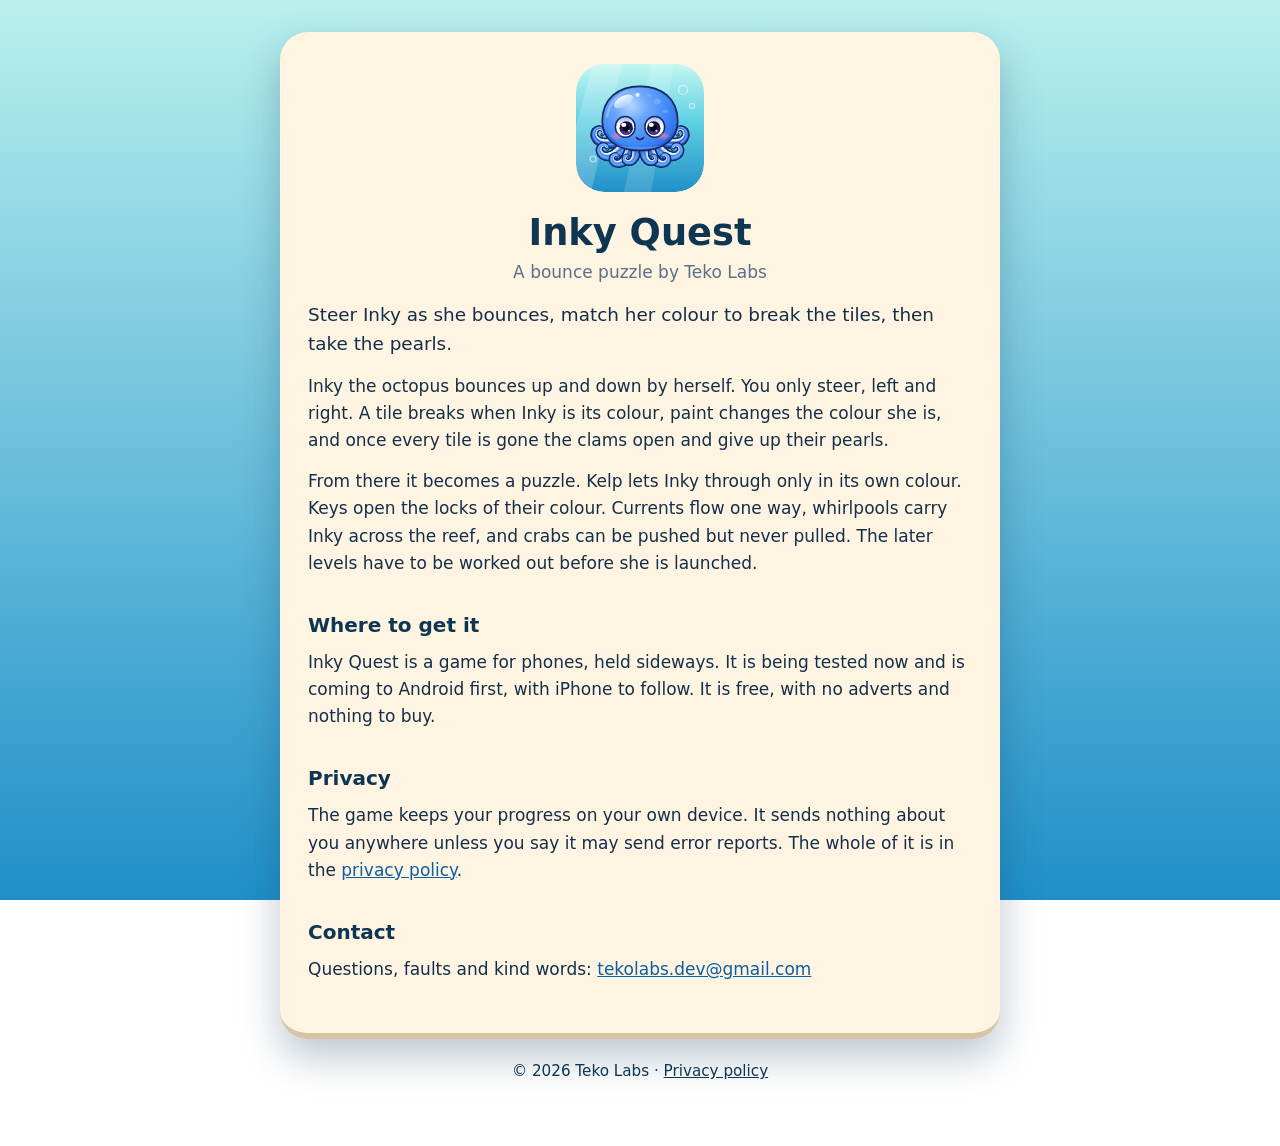
==== index.html @ 2647e3d8 "The home page and the privacy policy of Inky Quest Co-Authored-By: Claude Opus 5.5 <noreply@anthropi" ====
<!doctype html>
<html lang="en">
<head>
<meta charset="utf-8">
<meta name="viewport" content="width=device-width, initial-scale=1">
<title>Inky Quest: Bounce Puzzle</title>
<meta name="description" content="Inky Quest is a bounce-and-match puzzle game for phones, by Teko Labs. Steer Inky the octopus, match her colour to break the tiles, then take the pearls.">
<link rel="icon" href="icon.svg" type="image/svg+xml">
<link rel="stylesheet" href="style.css">
</head>
<body>
<main>
  <header>
    <img src="icon.svg" alt="Inky, a blue octopus">
    <h1>Inky Quest</h1>
    <p class="soft">A bounce puzzle by Teko Labs</p>
  </header>

  <p class="lead">Steer Inky as she bounces, match her colour to break the tiles, then take the pearls.</p>

  <p>Inky the octopus bounces up and down by herself. You only steer, left and right. A tile breaks when Inky is its colour, paint changes the colour she is, and once every tile is gone the clams open and give up their pearls.</p>

  <p>From there it becomes a puzzle. Kelp lets Inky through only in its own colour. Keys open the locks of their colour. Currents flow one way, whirlpools carry Inky across the reef, and crabs can be pushed but never pulled. The later levels have to be worked out before she is launched.</p>

  <h2>Where to get it</h2>
  <p>Inky Quest is a game for phones, held sideways. It is being tested now and is coming to Android first, with iPhone to follow. It is free, with no adverts and nothing to buy.</p>

  <h2>Privacy</h2>
  <p>The game keeps your progress on your own device. It sends nothing about you anywhere unless you say it may send error reports. The whole of it is in the <a href="privacy.html">privacy policy</a>.</p>

  <h2>Contact</h2>
  <p>Questions, faults and kind words: <a href="mailto:tekolabs.dev@gmail.com">tekolabs.dev@gmail.com</a></p>
</main>
<footer>
  <p>© 2026 Teko Labs · <a href="privacy.html">Privacy policy</a></p>
</footer>
</body>
</html>
---- style.css ----
/* The two pages of the game's site: the lagoon behind, an ivory card in front. */
:root {
  --deep: #0e3552;
  --ink: #12304a;
  --ink-soft: #56718a;
  --ivory: #fff4e2;
  --ivory-deep: #d8c3a5;
  --gold: #ffc233;
  --water-top: #b9f0ee;
  --water-low: #1f8fc9;
}

* { box-sizing: border-box; }

html { -webkit-text-size-adjust: 100%; }

body {
  margin: 0;
  min-height: 100vh;
  padding: 32px 16px 48px;
  background: linear-gradient(var(--water-top), var(--water-low)) fixed;
  color: var(--ink);
  font: 17px/1.6 system-ui, -apple-system, "Segoe UI", Roboto, Helvetica, Arial, sans-serif;
}

main {
  max-width: 720px;
  margin: 0 auto;
  padding: 32px 28px 36px;
  background: var(--ivory);
  border-radius: 28px;
  border-bottom: 6px solid var(--ivory-deep);
  box-shadow: 0 18px 40px rgba(14, 53, 82, 0.28);
}

header { text-align: center; }

header img { width: 128px; height: 128px; border-radius: 28px; }

h1 { margin: 12px 0 4px; font-size: 2.3rem; line-height: 1.15; color: var(--deep); }

h2 { margin: 32px 0 8px; font-size: 1.25rem; color: var(--deep); }

p, ul { margin: 0 0 14px; }

ul { padding-left: 22px; }

li { margin-bottom: 6px; }

a { color: #0b5f9e; }

.lead { font-size: 1.15rem; color: var(--ink); }

.soft { color: var(--ink-soft); }

.note {
  margin: 20px 0;
  padding: 14px 18px;
  background: #ffffff;
  border-radius: 16px;
  border-left: 6px solid var(--gold);
}

footer {
  max-width: 720px;
  margin: 20px auto 0;
  text-align: center;
  color: var(--deep);
  font-size: 0.95rem;
}

footer a { color: var(--deep); }
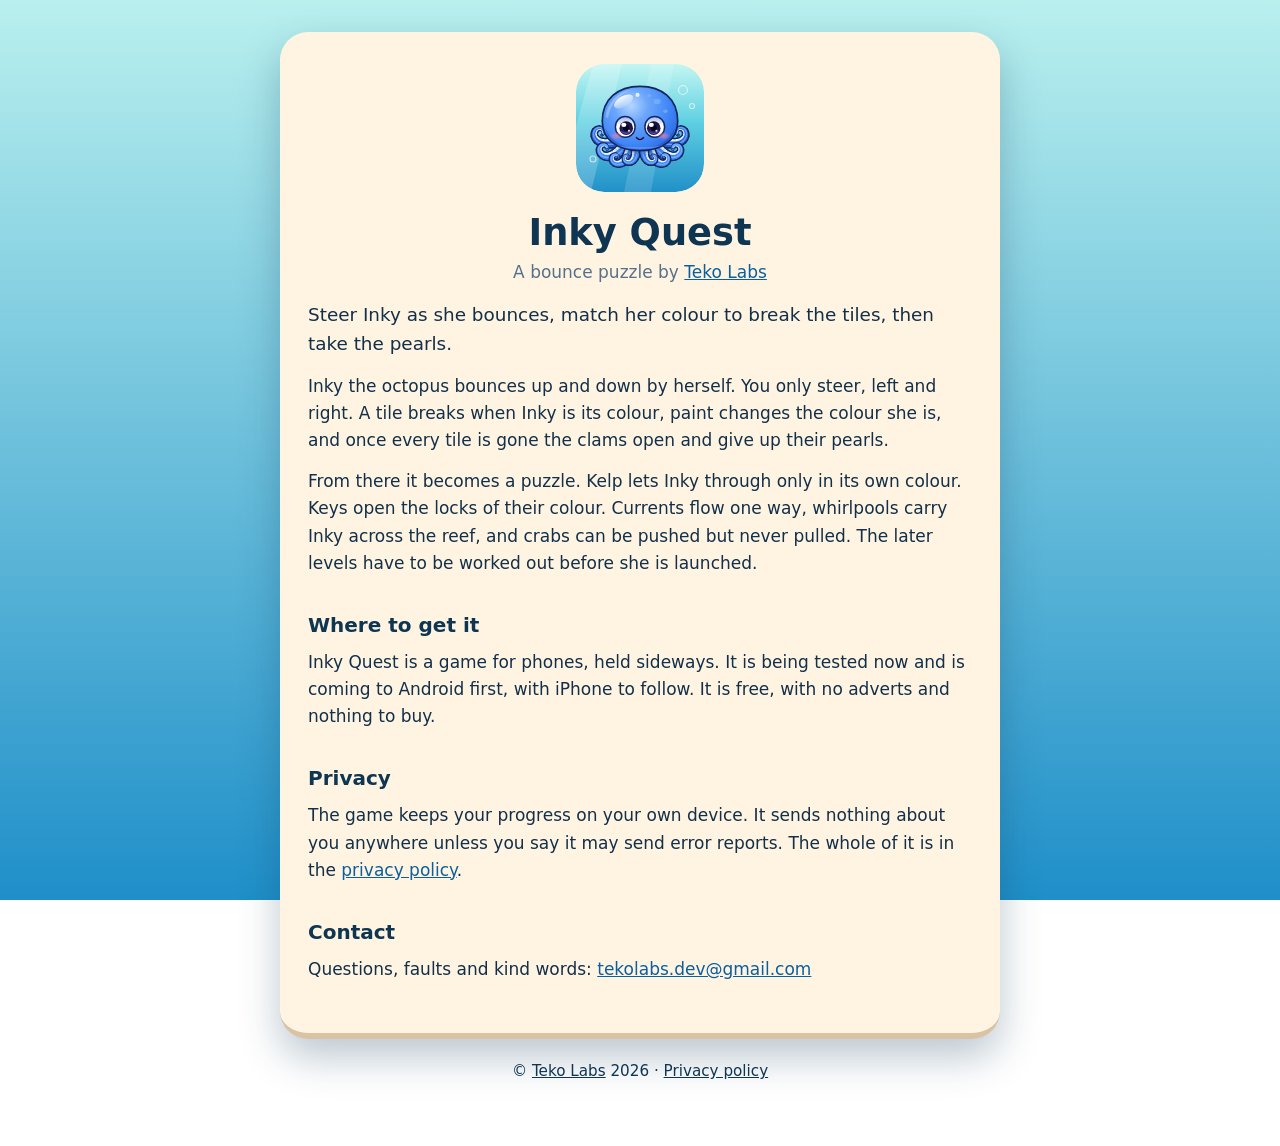
==== commit 3d56b2f5: "The studio's page: both products, and what crawlers read" ====
--- a/index.html
+++ b/index.html
@@ -5,15 +5,51 @@
 <meta name="viewport" content="width=device-width, initial-scale=1">
 <title>Inky Quest: Bounce Puzzle</title>
 <meta name="description" content="Inky Quest is a bounce-and-match puzzle game for phones, by Teko Labs. Steer Inky the octopus, match her colour to break the tiles, then take the pearls.">
+<meta name="robots" content="index, follow, max-image-preview:large">
+<link rel="canonical" href="https://tekolabs.dev/inky-quest/">
 <link rel="icon" href="icon.svg" type="image/svg+xml">
+<link rel="icon" href="icon-512.png" type="image/png" sizes="512x512">
+<link rel="apple-touch-icon" href="icon-512.png">
+<meta property="og:type" content="website">
+<meta property="og:site_name" content="Teko Labs">
+<meta property="og:title" content="Inky Quest: Bounce Puzzle">
+<meta property="og:description" content="A bounce-and-match puzzle game for phones. Steer Inky the octopus, match her colour to break the tiles, then take the pearls.">
+<meta property="og:url" content="https://tekolabs.dev/inky-quest/">
+<meta property="og:image" content="https://tekolabs.dev/inky-quest/og.png">
+<meta property="og:image:width" content="1200">
+<meta property="og:image:height" content="630">
+<meta property="og:image:alt" content="Inky, a blue octopus, beside the game's name">
+<meta name="twitter:card" content="summary_large_image">
+<meta name="twitter:title" content="Inky Quest: Bounce Puzzle">
+<meta name="twitter:description" content="A bounce-and-match puzzle game for phones, by Teko Labs.">
+<meta name="twitter:image" content="https://tekolabs.dev/inky-quest/og.png">
 <link rel="stylesheet" href="style.css">
+<script type="application/ld+json">
+{
+  "@context": "https://schema.org",
+  "@type": "VideoGame",
+  "@id": "https://tekolabs.dev/inky-quest/#game",
+  "name": "Inky Quest",
+  "alternateName": "Inky Quest: Bounce Puzzle",
+  "url": "https://tekolabs.dev/inky-quest/",
+  "image": "https://tekolabs.dev/inky-quest/icon-512.png",
+  "description": "A bounce-and-match puzzle game for phones. Inky the octopus bounces by herself; you steer her left and right, match her colour to break the tiles, then take the pearls. Free, with no adverts and nothing to buy.",
+  "genre": "Puzzle",
+  "applicationCategory": "GameApplication",
+  "operatingSystem": "Android, iOS",
+  "gamePlatform": ["Android", "iOS"],
+  "offers": { "@type": "Offer", "price": "0", "priceCurrency": "USD" },
+  "author": { "@type": "Organization", "@id": "https://tekolabs.dev/#organization", "name": "Teko Labs", "url": "https://tekolabs.dev/" },
+  "publisher": { "@id": "https://tekolabs.dev/#organization" }
+}
+</script>
 </head>
 <body>
 <main>
   <header>
     <img src="icon.svg" alt="Inky, a blue octopus">
     <h1>Inky Quest</h1>
-    <p class="soft">A bounce puzzle by Teko Labs</p>
+    <p class="soft">A bounce puzzle by <a href="https://tekolabs.dev/">Teko Labs</a></p>
   </header>
 
   <p class="lead">Steer Inky as she bounces, match her colour to break the tiles, then take the pearls.</p>
@@ -32,7 +68,7 @@
   <p>Questions, faults and kind words: <a href="mailto:tekolabs.dev@gmail.com">tekolabs.dev@gmail.com</a></p>
 </main>
 <footer>
-  <p>© 2026 Teko Labs · <a href="privacy.html">Privacy policy</a></p>
+  <p>© <a href="https://tekolabs.dev/">Teko Labs</a> 2026 · <a href="privacy.html">Privacy policy</a></p>
 </footer>
 </body>
 </html>
